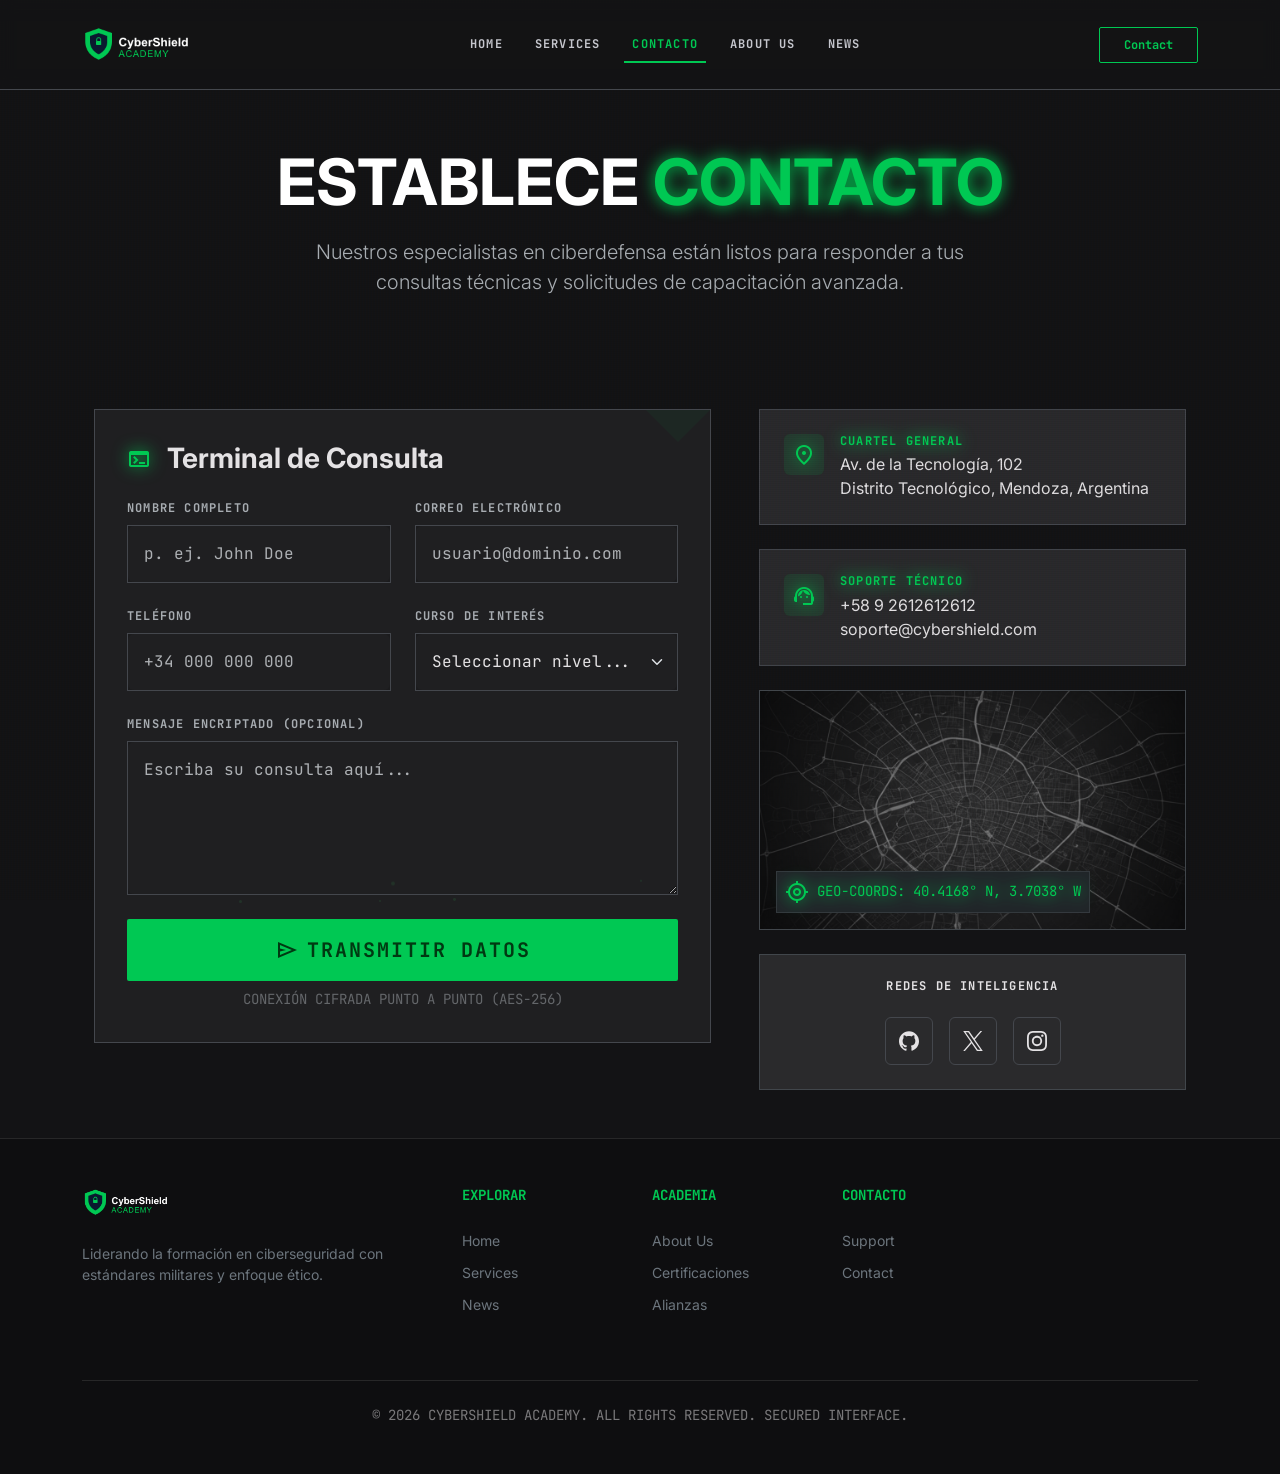
==== templates/contacto.html @ 9efa1a9b "Add files via upload" ====
<!DOCTYPE html>

<html data-bs-theme="dark" lang="es">

<head>
    <meta charset="utf-8" />
    <meta content="width=device-width, initial-scale=1.0" name="viewport" />
    <title>Contacto | CyberShield Academy</title>
    <!-- Bootstrap 5 CSS -->
    <link href="../styles/bootstrap.min.css" rel="stylesheet" />

    <!-- Fuentes -->
    <link rel="stylesheet" href="../styles/fonts.css" />

    <!-- Custom CSS -->
    <link href="../styles/style.css" rel="stylesheet" />
    <link href="../styles/contacto.css" rel="stylesheet" />

</head>

<body>
    <!-- Barra de Navegación -->
    <div class="fixed-top">
        <nav class="navbar navbar-scrolled navbar-expand-lg py-3">
            <div class="container">
                <a class="navbar-brand" href="#">
                    <img alt="CyberShield Academy" height="40" src="../assets/CyberShieldAcademy.png" />
                </a>
                <button class="navbar-toggler border-0 shadow-none" data-bs-target="#mainNav" data-bs-toggle="collapse"
                    type="button">
                    <span class="material-symbols-outlined text-white">menu</span>
                </button>
                <div class="collapse navbar-collapse" id="mainNav">
                    <ul class="navbar-nav mx-auto gap-lg-3">
                        <li class="nav-item"><a class="nav-link " href="../index.html">Home</a></li>
                        <li class="nav-item"><a class="nav-link" href="services.html">Services</a></li>
                        <li class="nav-item"><a class="nav-link active" href="#">Contacto</a></li>
                        <li class="nav-item"><a class="nav-link" href="nosotros.html">About Us</a></li>
                        <li class="nav-item"><a class="nav-link" href="noticias.html">News</a></li>
                    </ul>
                    <div class="d-flex">
                        <button onclick="location.href='contacto.html'" class="btn btn-cybershield-outline px-4 py-2">Contact</button>
                    </div>
                </div>
            </div>
        </nav>
    </div>
    <!-- Sección Hero -->
    <header class="relative text-center py-5 mt-5">
        <div class="scanline-bg"></div>
        <div class="container position-relative z-1 py-5">
            <h1 class="display-3 fw-bold text-white mb-3">
                ESTABLECE <span class="glow-accent">CONTACTO</span>
            </h1>
            <p class="lead text-secondary-emphasis mx-auto max-width-700">
                Nuestros especialistas en ciberdefensa están listos para responder a tus consultas técnicas y
                solicitudes de capacitación avanzada.
            </p>
        </div>
    </header>
    <main class="container-xl px-4 pb-5">
        <div class="row g-5">
            <!-- Columna Izquierda: Terminal de Consulta -->
            <div class="col-lg-7">
                <section class="terminal-container">
                    <div class="terminal-accent"></div>
                    <h2 class="h3 fw-bold mb-4 d-flex align-items-center gap-3">
                        <span class="material-symbols-outlined glow-accent font-variation">terminal</span>
                        Terminal de Consulta
                    </h2>
                    <form id="contact-form">
                        <div class="row g-4 mb-4">
                            <div class="col-md-6">
                                <label class="label-caps mb-2 text-secondary-emphasis d-block" for="name">Nombre
                                    Completo</label>
                                <div class="neon-border-focus">
                                    <input class="form-control form-control-cyber" id="name"
                                        placeholder="p. ej. John Doe" required="" type="text" />
                                </div>
                            </div>
                            <div class="col-md-6">
                                <label class="label-caps mb-2 text-secondary-emphasis d-block" for="email">Correo
                                    Electrónico</label>
                                <div class="neon-border-focus">
                                    <input class="form-control form-control-cyber" id="email"
                                        placeholder="usuario@dominio.com" required="" type="email" />
                                </div>
                            </div>
                        </div>
                        <div class="row g-4 mb-4">
                            <div class="col-md-6">
                                <label class="label-caps mb-2 text-secondary-emphasis d-block"
                                    for="phone">Teléfono</label>
                                <div class="neon-border-focus">
                                    <input class="form-control form-control-cyber" id="phone"
                                        placeholder="+34 000 000 000" type="tel" />
                                </div>
                            </div>
                            <div class="col-md-6">
                                <label class="label-caps mb-2 text-secondary-emphasis d-block" for="course">Curso de
                                    Interés</label>
                                <div class="neon-border-focus position-relative">
                                    <select class="form-select dark-select form-select-cyber" id="course">
                                        <option selected="" value="">Seleccionar nivel...</option>
                                        <option value="ethical-hacking">Hacking Ético Certificado</option>
                                        <option value="cyber-defense">Seguridad en Redes Avanzada</option>
                                        <option value="forensics">Analisis Forense Digital</option>
                                        <option value="cloud-security">Seguridad en la Nube (AWS/Azure)</option>
                                    </select>
                                </div>
                            </div>
                        </div>
                        <div class="mb-4">
                            <label class="label-caps mb-2 text-secondary-emphasis d-block" for="message">Mensaje
                                Encriptado (Opcional)</label>
                            <div class="neon-border-focus">
                                <textarea class="form-control form-control-cyber" id="message"
                                    placeholder="Escriba su consulta aquí..." rows="5"></textarea>
                            </div>
                        </div>
                        <button
                            class="btn btn-cyber-secondary w-100 py-3 label-caps fs-5 d-flex align-items-center justify-content-center gap-2 mb-2"
                            type="submit">
                            <span class="material-symbols-outlined">send</span>
                            TRANSMITIR DATOS
                        </button>
                        <p class="text-center font-code small text-secondary-emphasis opacity-50 mb-0">CONEXIÓN CIFRADA
                            PUNTO A PUNTO (AES-256)</p>
                    </form>
                </section>
            </div>
            <!-- Columna Derecha -->
            <div class="col-lg-5">
                <div class="d-flex flex-column gap-4">
                    <!-- Tarjetas de Contacto -->
                    <div class="info-card d-flex align-items-start gap-3">
                        <div class="p-2 rounded background-c">
                            <span class="material-symbols-outlined glow-accent">location_on</span>
                        </div>
                        <div>
                            <h3 class="label-caps glow-accent mb-1">CUARTEL GENERAL</h3>
                            <p class="mb-0">Av. de la Tecnología, 102<br />Distrito Tecnológico, Mendoza, Argentina</p>
                        </div>
                    </div>
                    <div class="info-card d-flex align-items-start gap-3">
                        <div class="p-2 rounded background-c">
                            <span class="material-symbols-outlined glow-accent">support_agent</span>
                        </div>
                        <div>
                            <h3 class="label-caps glow-accent mb-1">SOPORTE TÉCNICO</h3>
                            <p class="mb-0">+58 9 2612612612<br />soporte@cybershield.com</p>
                        </div>
                    </div>
                    <!-- Mapa -->
                    <div class="position-relative overflow-hidden border border-secondary-subtle aspect">
                        <img class="w-100 h-100 object-fit-cover grayscale transition-all filter"
                            alt="Mapa táctico futurista de Madrid" src="../assets/04_contacto/contacto-mapa.webp" />
                        <div
                            class="position-absolute bottom-0 start-0 m-3 p-2 bg-dark border border-secondary border-opacity-25 backdrop-blur">
                            <p class="font-code small glow-accent mb-0 d-flex align-items-center gap-2">
                                <span class="material-symbols-outlined small">my_location</span>
                                GEO-COORDS: 40.4168° N, 3.7038° W
                            </p>
                        </div>
                    </div>
                    <!-- Redes de Inteligencia -->
                    <div class="p-4 border border-secondary-subtle text-center background-surface">
                        <h3 class="label-caps mb-4">REDES DE INTELIGENCIA</h3>
                        <div class="d-flex justify-content-center gap-3">
                            <a class="social-link rounded" href="#" aria-label="github">
                                <svg role="img" viewBox="0 0 24 24" xmlns="http://www.w3.org/2000/svg">
                                    <title>GitHub</title>
                                    <path fill="currentColor"
                                        d="M12 .297c-6.63 0-12 5.373-12 12 0 5.303 3.438 9.8 8.205 11.385.6.113.82-.258.82-.577 0-.285-.01-1.04-.015-2.04-3.338.724-4.042-1.61-4.042-1.61C4.422 18.07 3.633 17.7 3.633 17.7c-1.087-.744.084-.729.084-.729 1.205.084 1.838 1.236 1.838 1.236 1.07 1.835 2.809 1.305 3.495.998.108-.776.417-1.305.76-1.605-2.665-.3-5.466-1.332-5.466-5.93 0-1.31.465-2.38 1.235-3.22-.135-.303-.54-1.523.105-3.176 0 0 1.005-.322 3.3 1.23.96-.267 1.98-.399 3-.405 1.02.006 2.04.138 3 .405 2.28-1.552 3.285-1.23 3.285-1.23.645 1.653.24 2.873.12 3.176.765.84 1.23 1.91 1.23 3.22 0 4.61-2.805 5.625-5.475 5.92.42.36.81 1.096.81 2.22 0 1.606-.015 2.896-.015 3.286 0 .315.21.69.825.57C20.565 22.092 24 17.592 24 12.297c0-6.627-5.373-12-12-12" />
                                </svg>
                            </a>
                            <a class="social-link rounded icon" href="#" aria-label="X">
                                <svg role="img" viewBox="0 0 24 24" xmlns="http://www.w3.org/2000/svg">
                                    <title>X</title>
                                    <path fill="currentColor"
                                        d="M14.234 10.162 22.977 0h-2.072l-7.591 8.824L7.251 0H.258l9.168 13.343L.258 24H2.33l8.016-9.318L16.749 24h6.993zm-2.837 3.299-.929-1.329L3.076 1.56h3.182l5.965 8.532.929 1.329 7.754 11.09h-3.182z" />
                                </svg>
                            </a>
                            <a class="social-link rounded" href="#" aria-label="Instagram">
                                <svg role="img" viewBox="0 0 24 24" xmlns="http://www.w3.org/2000/svg">
                                    <title>Instagram</title>
                                    <path fill="currentColor"
                                        d="M7.0301.084c-1.2768.0602-2.1487.264-2.911.5634-.7888.3075-1.4575.72-2.1228 1.3877-.6652.6677-1.075 1.3368-1.3802 2.127-.2954.7638-.4956 1.6365-.552 2.914-.0564 1.2775-.0689 1.6882-.0626 4.947.0062 3.2586.0206 3.6671.0825 4.9473.061 1.2765.264 2.1482.5635 2.9107.308.7889.72 1.4573 1.388 2.1228.6679.6655 1.3365 1.0743 2.1285 1.38.7632.295 1.6361.4961 2.9134.552 1.2773.056 1.6884.069 4.9462.0627 3.2578-.0062 3.668-.0207 4.9478-.0814 1.28-.0607 2.147-.2652 2.9098-.5633.7889-.3086 1.4578-.72 2.1228-1.3881.665-.6682 1.0745-1.3378 1.3795-2.1284.2957-.7632.4966-1.636.552-2.9124.056-1.2809.0692-1.6898.063-4.948-.0063-3.2583-.021-3.6668-.0817-4.9465-.0607-1.2797-.264-2.1487-.5633-2.9117-.3084-.7889-.72-1.4568-1.3876-2.1228C21.2982 1.33 20.628.9208 19.8378.6165 19.074.321 18.2017.1197 16.9244.0645 15.6471.0093 15.236-.005 11.977.0014 8.718.0076 8.31.0215 7.0301.0839m.1402 21.6932c-1.17-.0509-1.8053-.2453-2.2287-.408-.5606-.216-.96-.4771-1.3819-.895-.422-.4178-.6811-.8186-.9-1.378-.1644-.4234-.3624-1.058-.4171-2.228-.0595-1.2645-.072-1.6442-.079-4.848-.007-3.2037.0053-3.583.0607-4.848.05-1.169.2456-1.805.408-2.2282.216-.5613.4762-.96.895-1.3816.4188-.4217.8184-.6814 1.3783-.9003.423-.1651 1.0575-.3614 2.227-.4171 1.2655-.06 1.6447-.072 4.848-.079 3.2033-.007 3.5835.005 4.8495.0608 1.169.0508 1.8053.2445 2.228.408.5608.216.96.4754 1.3816.895.4217.4194.6816.8176.9005 1.3787.1653.4217.3617 1.056.4169 2.2263.0602 1.2655.0739 1.645.0796 4.848.0058 3.203-.0055 3.5834-.061 4.848-.051 1.17-.245 1.8055-.408 2.2294-.216.5604-.4763.96-.8954 1.3814-.419.4215-.8181.6811-1.3783.9-.4224.1649-1.0577.3617-2.2262.4174-1.2656.0595-1.6448.072-4.8493.079-3.2045.007-3.5825-.006-4.848-.0608M16.953 5.5864A1.44 1.44 0 1 0 18.39 4.144a1.44 1.44 0 0 0-1.437 1.4424M5.8385 12.012c.0067 3.4032 2.7706 6.1557 6.173 6.1493 3.4026-.0065 6.157-2.7701 6.1506-6.1733-.0065-3.4032-2.771-6.1565-6.174-6.1498-3.403.0067-6.156 2.771-6.1496 6.1738M8 12.0077a4 4 0 1 1 4.008 3.9921A3.9996 3.9996 0 0 1 8 12.0077" />
                                </svg>
                            </a>
                        </div>
                    </div>
                </div>
            </div>
        </div>
    </main>
    <footer class="py-5 bg-surface-lowest border-top border-white border-opacity-10">
        <div class="container">
            <div class="row gy-5">
                <div class="col-lg-4">
                    <img alt="CyberShield Academy" class="mb-4" height="32" src="../assets/CyberShieldAcademy.png" />
                    <p class="text-secondary small pe-lg-5">Liderando la formación en ciberseguridad con estándares
                        militares y enfoque ético.</p>
                </div>
                <div class="col-6 col-md-4 col-lg-2">
                    <h6 class="font-mono text-green fw-bold mb-4 small">EXPLORAR</h6>
                    <ul class="list-unstyled d-grid gap-2">
                        <li><a class="text-secondary text-decoration-none small" href="../index.html">Home</a></li>
                        <li><a class="text-secondary text-decoration-none small"
                                href="services.html">Services</a></li>
                        <li><a class="text-secondary text-decoration-none small" href="noticias.html">News</a>
                        </li>
                    </ul>
                </div>
                <div class="col-6 col-md-4 col-lg-2">
                    <h6 class="font-mono text-green fw-bold mb-4 small">ACADEMIA</h6>
                    <ul class="list-unstyled d-grid gap-2">
                        <li><a class="text-secondary text-decoration-none small" href="nosotros.html">About
                                Us</a></li>
                        <li><a class="text-secondary text-decoration-none small"
                                href="#">Certificaciones</a></li>
                        <li><a class="text-secondary text-decoration-none small"
                                href="#">Alianzas</a></li>
                    </ul>
                </div>
                <div class="col-6 col-md-4 col-lg-2">
                    <h6 class="font-mono text-green fw-bold mb-4 small">CONTACTO</h6>
                    <ul class="list-unstyled d-grid gap-2">
                        <li><a class="text-secondary text-decoration-none small" href="#">Support</a></li>
                        <li><a class="text-secondary text-decoration-none small" href="#">Contact</a></li>
                    </ul>
                </div>
            </div>
            <div class="mt-5 pt-4 border-top border-white border-opacity-10 text-center">
                <p class="font-size-10 font-mono small opacity-50 text-uppercase mb-0">
                    © 2026 CyberShield Academy. All rights reserved. SECURED INTERFACE.
                </p>
            </div>
        </div>
    </footer>
    <!-- Bootstrap 5 JS Bundle -->
    <script src="../js/bootstrap.bundle.min.js"></script>
    <!-- Custom JS -->
    <script src="../js/contacto.js"></script>
    <script src="..js/scripts.js"></script>

</body>
</html>
---- styles/fonts.css ----
@font-face {
    font-family: 'Inter';
    src: url('../assets/fuentes/Inter-VariableFont_opsz,wght.ttf') format('truetype');
    font-weight: 100 900;
    font-style: normal;
}

@font-face {
    font-family: 'Inter';
    src: url('../assets/fuentes/Inter-Italic-VariableFont_opsz,wght.ttf') format('truetype');
    font-weight: 100 900;
    font-style: italic;
}

@font-face {
    font-family: 'JetBrains Mono';
    src: url('../assets/fuentes/JetBrainsMono-VariableFont_wght.ttf') format('truetype');
    font-weight: 100 800;
    font-style: normal;
}

@font-face {
    font-family: 'Material Symbols Outlined';
    src: url('../assets/fuentes/material-symbols-outlined.woff2') format('woff2');
    font-weight: normal;
    font-style: normal;
    font-display: swap;
}
---- styles/style.css ----
:root {
    --cybershield-bg: #131315;
    --cybershield-dark-blue: #0a192f;
    --cybershield-green: #40e56c;
    --cybershield-text: #e4e2e4;
    --surface-container: #1f1f21;
    --surface-container-high: #2a2a2c;
    --surface-container-low: #1b1b1d;
    --outline-variant: #44474d;

    
    --font-primary: 'Inter', sans-serif;
    --font-code: 'JetBrains Mono', monospace;
}

body {
    font-family: var(--font-primary);
}

.font-code,
.label-caps,
.nav-link,
.form-control-cyber,
.form-select-cyber {
    font-family: var(--font-code);
}

body {
    font-family: "Inter", sans-serif;
    background-color: var(--cybershield-bg);
    color: var(--cybershield-text);
    overflow-x: hidden;
}

.font-mono {
    font-family: "JetBrains Mono", monospace;
}

/* Hero styles */
.hero-section {
    background-color: var(--cybershield-dark-blue);
    min-height: 80vh;
    display: flex;
    align-items: center;
    position: relative;
    overflow: hidden;
}

.hero-grid {
    position: absolute;
    top: 0;
    left: 0;
    right: 0;
    bottom: 0;
    background-image:
        linear-gradient(to right, rgba(45, 45, 45, 0.1) 1px, transparent 1px),
        linear-gradient(to bottom, rgba(45, 45, 45, 0.1) 1px, transparent 1px);
    background-size: 40px 40px;
    opacity: 0.25;
}

.scanline {
    width: 100%;
    height: 2px;
    background: rgba(0, 200, 83, 0.1);
    position: absolute;
    top: 0;
    animation: scan 4s linear infinite;
    z-index: 1;
}

@keyframes scan {
    0% {
        top: 0%;
    }

    100% {
        top: 100%;
    }
}

/* Components Overrides */
.navbar {
    height: 10vh;
    background-color: var(--cybershield-bg);
    border-bottom: 1px solid var(--outline-variant);
    transition: all 0.3s ease;
}

.navbar-scrolled {
    background-color: rgba(19, 19, 21, 0.870) !important;
    -webkit-backdrop-filter: blur(8);
    backdrop-filter: blur(8px);
}

.nav-link {
    font-family: "JetBrains Mono", monospace;
    font-size: 12px;
    font-weight: 700;
    text-transform: uppercase;
    letter-spacing: 0.1em;
    color: #c5c6cd !important;
}

.nav-link:hover,
.nav-link.active {
    color: var(--cybershield-green) !important;
    border-bottom: 2px solid var(--cybershield-green);
}

.btn-cybershield-outline {
    border: 1px solid var(--cybershield-green);
    color: var(--cybershield-green);
    font-family: "JetBrains Mono", monospace;
    font-size: 12px;
    font-weight: 700;
    border-radius: 2px;
    transition: all 0.2s;
}

.btn-cybershield-outline:hover {
    background: rgba(0, 200, 83, 0.1);
    color: var(--cybershield-green);
    border-color: var(--cybershield-green);
}

.btn-primary-tech {
    background-color: var(--cybershield-green);
    color: #000;
    border: none;
    font-family: "JetBrains Mono", monospace;
    font-weight: 700;
    border-radius: 2px;
    padding: 0.75rem 1.5rem;
    transition: transform 0.2s;
}

.btn-primary-tech:hover {
    background-color: #00e676;
    transform: translateY(-2px);
    color: #000;
}

.btn-outline-tech {
    border: 1px solid var(--outline-variant);
    color: var(--cybershield-text);
    font-family: "JetBrains Mono", monospace;
    font-weight: 700;
    border-radius: 2px;
    padding: 0.75rem 1.5rem;
}

.btn-outline-tech:hover {
    border-color: var(--cybershield-green);
    color: var(--cybershield-green);
}

/* Cards */
.feature-card {
    background-color: var(--surface-container-low);
    border: 1px solid var(--outline-variant);
    padding: 2.5rem;
    height: 100%;
    transition: all 0.3s ease;
}

.feature-card:hover {
    border-color: var(--cybershield-green);
    transform: translateY(-5px);
}

.feature-icon-box {
    background-color: var(--surface-container-high);
    color: var(--cybershield-green);
    width: 64px;
    height: 64px;
    display: flex;
    align-items: center;
    justify-content: center;
    margin-bottom: 1.5rem;
}

.course-card {
    background-color: var(--surface-container-high);
    border: 1px solid var(--outline-variant);
    height: 100%;
    transition: all 0.3s ease;
}

.course-card:hover {
    transform: translateY(-5px);
}

.course-img-wrapper {
    position: relative;
    overflow: hidden;
    height: 200px;
}

.course-img-wrapper img {
    width: 100%;
    height: 100%;
    object-fit: cover;
    transition: transform 0.5s ease;
}

.course-card:hover .course-img-wrapper img {
    transform: scale(1.05);
}

.course-badge {
    position: absolute;
    top: 1rem;
    left: 1rem;
    background-color: var(--cybershield-green);
    color: #000;
    font-size: 10px;
    font-weight: 700;
    padding: 0.25rem 0.5rem;
    text-transform: uppercase;
    z-index: 2;
}

.newsletter-input{
    background-color: var(--cybershield-bg);
    border: 1px solid var(--outline-variant);
    color: var(--cybershield-text);
    font-family: "JetBrains Mono", monospace;
    border-radius: 0;
}

.newsletter-input:focus {
    background-color: var(--cybershield-bg);
    border-color: var(--cybershield-green);
    color: var(--cybershield-text);
    box-shadow: none;
}

.newsletter-input::placeholder{
    color: #c5c6cd86;
}
.text-green {
    color: var(--cybershield-green) !important;
}

.bg-dark-blue {
    background-color: var(--cybershield-dark-blue) !important;
}

.bg-surface-low {
    background-color: var(--surface-container-low) !important;
}

.bg-surface-lowest {
    background-color: #0e0e10 !important;
}

.border-green-left {
    border-left: 4px solid var(--cybershield-green);
}

.material-symbols-outlined {
    vertical-align: middle;
}
---- styles/contacto.css ----
/* ============================================================
   contacto.css — variables unificadas con style.css
   ============================================================*/
:root {
    --cybershield-bg: #131315;
    --cybershield-dark-blue: #0a192f;
    --cybershield-green: #00c853;
    --cybershield-text: #e4e2e4;
    --surface-container: #1f1f21;
    --surface-container-high: #2a2a2c;
    --surface-container-low: #1b1b1d;
    --outline-variant: #44474d;
    --on-secondary: #003912;

    
    --font-primary: 'Inter', sans-serif;
    --font-code: 'JetBrains Mono', monospace;
}

body {
    font-family: var(--font-primary);
}

.material-symbols-outlined {
    font-family: 'Material Symbols Outlined';
    font-weight: normal;
    font-style: normal;
    font-size: 24px;
    line-height: 1;
    letter-spacing: normal;
    text-transform: none;
    display: inline-block;
    white-space: nowrap;
    word-wrap: normal;
    direction: ltr;
    -webkit-font-feature-settings: 'liga';
    -webkit-font-smoothing: antialiased;
    font-feature-settings: 'liga';
    font-variation-settings:
        'FILL' 0,
        'wght' 400,
        'GRAD' 0,
        'opsz' 24;
}
.font-code,
.label-caps,
.nav-link,
.form-control-cyber,
.form-select-cyber {
    font-family: var(--font-code);
}

body {
    font-family: var(--font-primary);
}

.font-code,
.label-caps,
.nav-link,
.form-control-cyber,
.form-select-cyber {
    font-family: var(--font-code);
}

body {
    font-family: "Inter", sans-serif;
    background-color: var(--cybershield-bg);
    color: var(--cybershield-text);
    overflow-x: hidden;
}

.font-code {
    font-family: "JetBrains Mono", monospace;
}

.label-caps {
    font-family: "JetBrains Mono", monospace;
    font-size: 0.75rem;
    letter-spacing: 0.1em;
    font-weight: 700;
    text-transform: uppercase;
}

/* Custom Cyberpunk Effects */
.neon-border-focus {
    transition: all 0.2s ease-in-out;
    border: 1px solid var(--outline-variant);
    background-color: var(--surface-container-low);
}

.neon-border-focus:focus-within {
    box-shadow: 0 0 10px 2px rgba(0, 200, 83, 0.3);
    border-color: var(--cybershield-green) !important;
}

.scanline-bg {
    position: absolute;
    inset: 0;
    background:
        linear-gradient(rgba(18, 16, 16, 0) 50%, rgba(0, 0, 0, 0.25) 50%),
        linear-gradient(90deg,
            rgba(255, 0, 0, 0.06),
            rgba(0, 255, 0, 0.02),
            rgba(0, 0, 255, 0.06));
    background-size:
        100% 2px,
        3px 100%;
    pointer-events: none;
    z-index: 0;
    opacity: 0.2;
}

.glow-accent {
    color: var(--cybershield-green);
    filter: drop-shadow(0 0 8px var(--cybershield-green));
}

.btn-cyber-secondary {
    background-color: var(--cybershield-green);
    color: var(--on-secondary);
    border: none;
    border-radius: 0.125rem;
    font-weight: 700;
    transition: all 0.15s ease-in-out;
}

.btn-cyber-secondary:hover {
    filter: brightness(1.1);
    color: var(--on-secondary);
}

.btn-cyber-secondary:active {
    transform: scale(0.95);
}

/* Navbar */
.navbar {
    background-color: var(--cybershield-bg);
    border-bottom: 1px solid var(--outline-variant);
    transition: all 0.3s ease;
}

.navbar-scrolled {
    background-color: rgba(19, 19, 21, 0.95) !important;
    /* backdrop-filter: blur(8px); */
}

.nav-link {
    font-family: "JetBrains Mono", monospace;
    font-size: 12px;
    font-weight: 700;
    text-transform: uppercase;
    letter-spacing: 0.1em;
    color: #c5c6cd !important;
}

.nav-link:hover,
.nav-link.active {
    color: var(--cybershield-green) !important;
    border-bottom: 2px solid var(--cybershield-green);
}

.btn-cybershield-outline {
    border: 1px solid var(--cybershield-green);
    color: var(--cybershield-green);
    font-family: "JetBrains Mono", monospace;
    font-size: 12px;
    font-weight: 700;
    border-radius: 2px;
    transition: all 0.2s;
}

.btn-cybershield-outline:hover {
    background: rgba(0, 200, 83, 0.1);
    color: var(--cybershield-green);
    border-color: var(--cybershield-green);
}

/* Terminal Form Styling */
.terminal-container {
    background-color: var(--surface-container);
    border: 1px solid var(--outline-variant);
    padding: 2rem;
    position: relative;
    overflow: hidden;
}

.terminal-accent {
    position: absolute;
    top: 0;
    right: 0;
    width: 4rem;
    height: 4rem;
    background-color: rgba(0, 200, 83, 0.05);
    transform: rotate(-45deg) translate(2rem, -2rem);
}

.form-control-cyber {
    background-color: var(--surface-container);
    border: none;
    color: var(--cybershield-text);
    font-family: "JetBrains Mono", monospace;
    padding: 1rem;
}

.form-control-cyber:focus {
    background-color: var(--surface-container);
    box-shadow: none;
    color: var(--cybershield-text);
}

.form-select-cyber {
    background-color: var(--surface-container);
    border: none;
    color: var(--cybershield-text);
    font-family: "JetBrains Mono", monospace;
    padding: 1rem;
}



.form-select-cyber option {
    background-color: var(--surface-container);
    color: var(--cybershield-text);
}

.form-select-cyber:focus {
    box-shadow: none;
}

/* Sidebar Info Cards */
.info-card {
    background-color: var(--surface-container-high);
    border: 1px solid var(--outline-variant);
    padding: 1.5rem;
    transition: border-color 0.2s;
}

.info-card:hover {
    border-color: var(--cybershield-green);
}

.social-link {
    width: 3rem;
    height: 3rem;
    display: flex;
    align-items: center;
    justify-content: center;
    border: 1px solid var(--outline-variant);
    color: var(--cybershield-text);
    text-decoration: none;
    transition: all 0.2s;
}

.social-link:hover {
    border-color: var(--cybershield-green);
    color: var(--cybershield-green);
}

.social-link svg {
    width: 20px;
    height: 20px;
}

footer {
    background-color: #0e0e10;
    border-top: 1px solid var(--outline-variant);
}

.footer-link {
    color: #c5c6cd;
    text-decoration: none;
    transition: color 0.2s;
}

.footer-link:hover {
    color: var(--cybershield-green);
}

@keyframes pulse {
    0%   { opacity: 0.4; }
    50%  { opacity: 1;   }
    100% { opacity: 0.4; }
}

/* ================================================================= */

/* Seccion Hero */

.max-width-700 {
    max-width: 700px;
}

/* Columna Izquierda: Terminal de Consulta */

.font-variation {
    font-variation-settings: 'FILL' 1;
}

/* Columna Derecha */
/* Tarjetas de contacto */

.background-c {
    background-color: rgba(0, 200, 83, 0.1);
}

/* Mapa */

.aspect {
    aspect-ratio: 16/9;
}

.filter {
    filter: grayscale(1) opacity(0.6);
}

/* Redes de Inteligencia */

.background-surface {
    background-color: var(--surface-container-high);
}
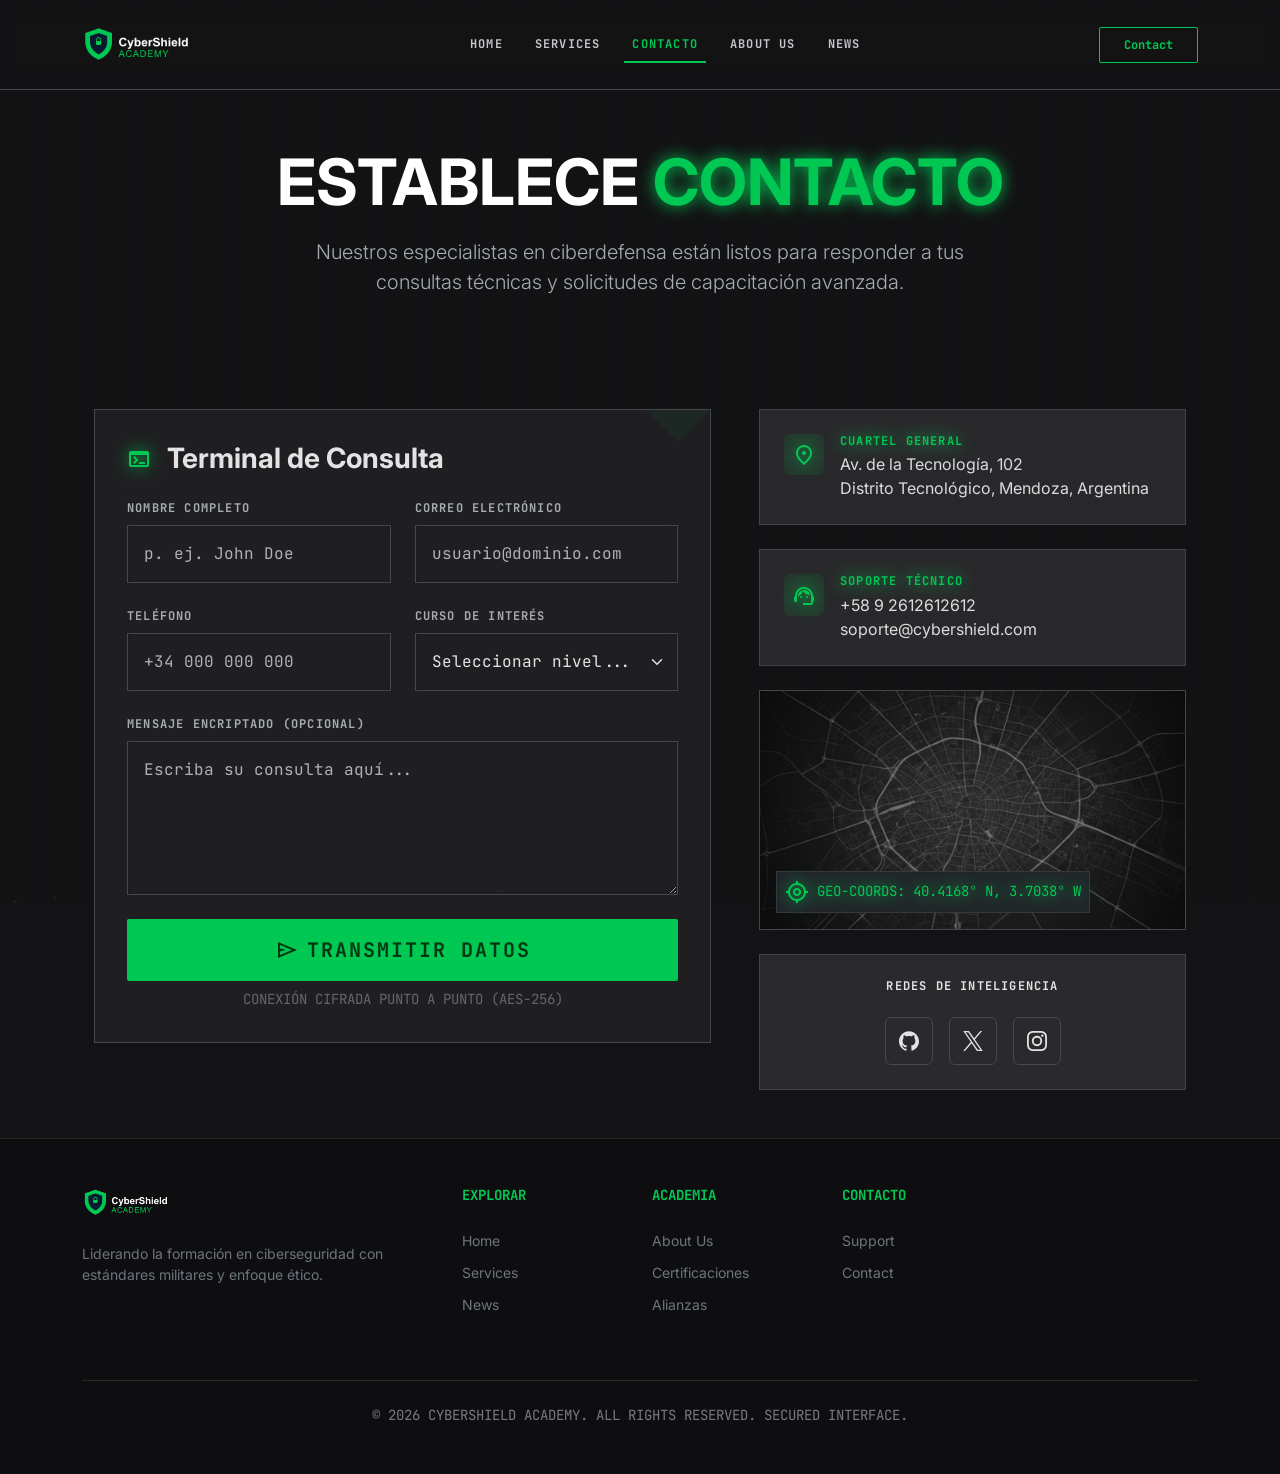
==== commit 0defbef7: "Correción de rutas" ====
--- a/templates/contacto.html
+++ b/templates/contacto.html
@@ -1,248 +1,248 @@
-<!DOCTYPE html>
-
-<html data-bs-theme="dark" lang="es">
-
-<head>
-    <meta charset="utf-8" />
-    <meta content="width=device-width, initial-scale=1.0" name="viewport" />
-    <title>Contacto | CyberShield Academy</title>
-    <!-- Bootstrap 5 CSS -->
-    <link href="../styles/bootstrap.min.css" rel="stylesheet" />
-
-    <!-- Fuentes -->
-    <link rel="stylesheet" href="../styles/fonts.css" />
-
-    <!-- Custom CSS -->
-    <link href="../styles/style.css" rel="stylesheet" />
-    <link href="../styles/contacto.css" rel="stylesheet" />
-
-</head>
-
-<body>
-    <!-- Barra de Navegación -->
-    <div class="fixed-top">
-        <nav class="navbar navbar-scrolled navbar-expand-lg py-3">
-            <div class="container">
-                <a class="navbar-brand" href="#">
-                    <img alt="CyberShield Academy" height="40" src="../assets/CyberShieldAcademy.png" />
-                </a>
-                <button class="navbar-toggler border-0 shadow-none" data-bs-target="#mainNav" data-bs-toggle="collapse"
-                    type="button">
-                    <span class="material-symbols-outlined text-white">menu</span>
-                </button>
-                <div class="collapse navbar-collapse" id="mainNav">
-                    <ul class="navbar-nav mx-auto gap-lg-3">
-                        <li class="nav-item"><a class="nav-link " href="../index.html">Home</a></li>
-                        <li class="nav-item"><a class="nav-link" href="services.html">Services</a></li>
-                        <li class="nav-item"><a class="nav-link active" href="#">Contacto</a></li>
-                        <li class="nav-item"><a class="nav-link" href="nosotros.html">About Us</a></li>
-                        <li class="nav-item"><a class="nav-link" href="noticias.html">News</a></li>
-                    </ul>
-                    <div class="d-flex">
-                        <button onclick="location.href='contacto.html'" class="btn btn-cybershield-outline px-4 py-2">Contact</button>
-                    </div>
-                </div>
-            </div>
-        </nav>
-    </div>
-    <!-- Sección Hero -->
-    <header class="relative text-center py-5 mt-5">
-        <div class="scanline-bg"></div>
-        <div class="container position-relative z-1 py-5">
-            <h1 class="display-3 fw-bold text-white mb-3">
-                ESTABLECE <span class="glow-accent">CONTACTO</span>
-            </h1>
-            <p class="lead text-secondary-emphasis mx-auto max-width-700">
-                Nuestros especialistas en ciberdefensa están listos para responder a tus consultas técnicas y
-                solicitudes de capacitación avanzada.
-            </p>
-        </div>
-    </header>
-    <main class="container-xl px-4 pb-5">
-        <div class="row g-5">
-            <!-- Columna Izquierda: Terminal de Consulta -->
-            <div class="col-lg-7">
-                <section class="terminal-container">
-                    <div class="terminal-accent"></div>
-                    <h2 class="h3 fw-bold mb-4 d-flex align-items-center gap-3">
-                        <span class="material-symbols-outlined glow-accent font-variation">terminal</span>
-                        Terminal de Consulta
-                    </h2>
-                    <form id="contact-form">
-                        <div class="row g-4 mb-4">
-                            <div class="col-md-6">
-                                <label class="label-caps mb-2 text-secondary-emphasis d-block" for="name">Nombre
-                                    Completo</label>
-                                <div class="neon-border-focus">
-                                    <input class="form-control form-control-cyber" id="name"
-                                        placeholder="p. ej. John Doe" required="" type="text" />
-                                </div>
-                            </div>
-                            <div class="col-md-6">
-                                <label class="label-caps mb-2 text-secondary-emphasis d-block" for="email">Correo
-                                    Electrónico</label>
-                                <div class="neon-border-focus">
-                                    <input class="form-control form-control-cyber" id="email"
-                                        placeholder="usuario@dominio.com" required="" type="email" />
-                                </div>
-                            </div>
-                        </div>
-                        <div class="row g-4 mb-4">
-                            <div class="col-md-6">
-                                <label class="label-caps mb-2 text-secondary-emphasis d-block"
-                                    for="phone">Teléfono</label>
-                                <div class="neon-border-focus">
-                                    <input class="form-control form-control-cyber" id="phone"
-                                        placeholder="+34 000 000 000" type="tel" />
-                                </div>
-                            </div>
-                            <div class="col-md-6">
-                                <label class="label-caps mb-2 text-secondary-emphasis d-block" for="course">Curso de
-                                    Interés</label>
-                                <div class="neon-border-focus position-relative">
-                                    <select class="form-select dark-select form-select-cyber" id="course">
-                                        <option selected="" value="">Seleccionar nivel...</option>
-                                        <option value="ethical-hacking">Hacking Ético Certificado</option>
-                                        <option value="cyber-defense">Seguridad en Redes Avanzada</option>
-                                        <option value="forensics">Analisis Forense Digital</option>
-                                        <option value="cloud-security">Seguridad en la Nube (AWS/Azure)</option>
-                                    </select>
-                                </div>
-                            </div>
-                        </div>
-                        <div class="mb-4">
-                            <label class="label-caps mb-2 text-secondary-emphasis d-block" for="message">Mensaje
-                                Encriptado (Opcional)</label>
-                            <div class="neon-border-focus">
-                                <textarea class="form-control form-control-cyber" id="message"
-                                    placeholder="Escriba su consulta aquí..." rows="5"></textarea>
-                            </div>
-                        </div>
-                        <button
-                            class="btn btn-cyber-secondary w-100 py-3 label-caps fs-5 d-flex align-items-center justify-content-center gap-2 mb-2"
-                            type="submit">
-                            <span class="material-symbols-outlined">send</span>
-                            TRANSMITIR DATOS
-                        </button>
-                        <p class="text-center font-code small text-secondary-emphasis opacity-50 mb-0">CONEXIÓN CIFRADA
-                            PUNTO A PUNTO (AES-256)</p>
-                    </form>
-                </section>
-            </div>
-            <!-- Columna Derecha -->
-            <div class="col-lg-5">
-                <div class="d-flex flex-column gap-4">
-                    <!-- Tarjetas de Contacto -->
-                    <div class="info-card d-flex align-items-start gap-3">
-                        <div class="p-2 rounded background-c">
-                            <span class="material-symbols-outlined glow-accent">location_on</span>
-                        </div>
-                        <div>
-                            <h3 class="label-caps glow-accent mb-1">CUARTEL GENERAL</h3>
-                            <p class="mb-0">Av. de la Tecnología, 102<br />Distrito Tecnológico, Mendoza, Argentina</p>
-                        </div>
-                    </div>
-                    <div class="info-card d-flex align-items-start gap-3">
-                        <div class="p-2 rounded background-c">
-                            <span class="material-symbols-outlined glow-accent">support_agent</span>
-                        </div>
-                        <div>
-                            <h3 class="label-caps glow-accent mb-1">SOPORTE TÉCNICO</h3>
-                            <p class="mb-0">+58 9 2612612612<br />soporte@cybershield.com</p>
-                        </div>
-                    </div>
-                    <!-- Mapa -->
-                    <div class="position-relative overflow-hidden border border-secondary-subtle aspect">
-                        <img class="w-100 h-100 object-fit-cover grayscale transition-all filter"
-                            alt="Mapa táctico futurista de Madrid" src="../assets/04_contacto/contacto-mapa.webp" />
-                        <div
-                            class="position-absolute bottom-0 start-0 m-3 p-2 bg-dark border border-secondary border-opacity-25 backdrop-blur">
-                            <p class="font-code small glow-accent mb-0 d-flex align-items-center gap-2">
-                                <span class="material-symbols-outlined small">my_location</span>
-                                GEO-COORDS: 40.4168° N, 3.7038° W
-                            </p>
-                        </div>
-                    </div>
-                    <!-- Redes de Inteligencia -->
-                    <div class="p-4 border border-secondary-subtle text-center background-surface">
-                        <h3 class="label-caps mb-4">REDES DE INTELIGENCIA</h3>
-                        <div class="d-flex justify-content-center gap-3">
-                            <a class="social-link rounded" href="#" aria-label="github">
-                                <svg role="img" viewBox="0 0 24 24" xmlns="http://www.w3.org/2000/svg">
-                                    <title>GitHub</title>
-                                    <path fill="currentColor"
-                                        d="M12 .297c-6.63 0-12 5.373-12 12 0 5.303 3.438 9.8 8.205 11.385.6.113.82-.258.82-.577 0-.285-.01-1.04-.015-2.04-3.338.724-4.042-1.61-4.042-1.61C4.422 18.07 3.633 17.7 3.633 17.7c-1.087-.744.084-.729.084-.729 1.205.084 1.838 1.236 1.838 1.236 1.07 1.835 2.809 1.305 3.495.998.108-.776.417-1.305.76-1.605-2.665-.3-5.466-1.332-5.466-5.93 0-1.31.465-2.38 1.235-3.22-.135-.303-.54-1.523.105-3.176 0 0 1.005-.322 3.3 1.23.96-.267 1.98-.399 3-.405 1.02.006 2.04.138 3 .405 2.28-1.552 3.285-1.23 3.285-1.23.645 1.653.24 2.873.12 3.176.765.84 1.23 1.91 1.23 3.22 0 4.61-2.805 5.625-5.475 5.92.42.36.81 1.096.81 2.22 0 1.606-.015 2.896-.015 3.286 0 .315.21.69.825.57C20.565 22.092 24 17.592 24 12.297c0-6.627-5.373-12-12-12" />
-                                </svg>
-                            </a>
-                            <a class="social-link rounded icon" href="#" aria-label="X">
-                                <svg role="img" viewBox="0 0 24 24" xmlns="http://www.w3.org/2000/svg">
-                                    <title>X</title>
-                                    <path fill="currentColor"
-                                        d="M14.234 10.162 22.977 0h-2.072l-7.591 8.824L7.251 0H.258l9.168 13.343L.258 24H2.33l8.016-9.318L16.749 24h6.993zm-2.837 3.299-.929-1.329L3.076 1.56h3.182l5.965 8.532.929 1.329 7.754 11.09h-3.182z" />
-                                </svg>
-                            </a>
-                            <a class="social-link rounded" href="#" aria-label="Instagram">
-                                <svg role="img" viewBox="0 0 24 24" xmlns="http://www.w3.org/2000/svg">
-                                    <title>Instagram</title>
-                                    <path fill="currentColor"
-                                        d="M7.0301.084c-1.2768.0602-2.1487.264-2.911.5634-.7888.3075-1.4575.72-2.1228 1.3877-.6652.6677-1.075 1.3368-1.3802 2.127-.2954.7638-.4956 1.6365-.552 2.914-.0564 1.2775-.0689 1.6882-.0626 4.947.0062 3.2586.0206 3.6671.0825 4.9473.061 1.2765.264 2.1482.5635 2.9107.308.7889.72 1.4573 1.388 2.1228.6679.6655 1.3365 1.0743 2.1285 1.38.7632.295 1.6361.4961 2.9134.552 1.2773.056 1.6884.069 4.9462.0627 3.2578-.0062 3.668-.0207 4.9478-.0814 1.28-.0607 2.147-.2652 2.9098-.5633.7889-.3086 1.4578-.72 2.1228-1.3881.665-.6682 1.0745-1.3378 1.3795-2.1284.2957-.7632.4966-1.636.552-2.9124.056-1.2809.0692-1.6898.063-4.948-.0063-3.2583-.021-3.6668-.0817-4.9465-.0607-1.2797-.264-2.1487-.5633-2.9117-.3084-.7889-.72-1.4568-1.3876-2.1228C21.2982 1.33 20.628.9208 19.8378.6165 19.074.321 18.2017.1197 16.9244.0645 15.6471.0093 15.236-.005 11.977.0014 8.718.0076 8.31.0215 7.0301.0839m.1402 21.6932c-1.17-.0509-1.8053-.2453-2.2287-.408-.5606-.216-.96-.4771-1.3819-.895-.422-.4178-.6811-.8186-.9-1.378-.1644-.4234-.3624-1.058-.4171-2.228-.0595-1.2645-.072-1.6442-.079-4.848-.007-3.2037.0053-3.583.0607-4.848.05-1.169.2456-1.805.408-2.2282.216-.5613.4762-.96.895-1.3816.4188-.4217.8184-.6814 1.3783-.9003.423-.1651 1.0575-.3614 2.227-.4171 1.2655-.06 1.6447-.072 4.848-.079 3.2033-.007 3.5835.005 4.8495.0608 1.169.0508 1.8053.2445 2.228.408.5608.216.96.4754 1.3816.895.4217.4194.6816.8176.9005 1.3787.1653.4217.3617 1.056.4169 2.2263.0602 1.2655.0739 1.645.0796 4.848.0058 3.203-.0055 3.5834-.061 4.848-.051 1.17-.245 1.8055-.408 2.2294-.216.5604-.4763.96-.8954 1.3814-.419.4215-.8181.6811-1.3783.9-.4224.1649-1.0577.3617-2.2262.4174-1.2656.0595-1.6448.072-4.8493.079-3.2045.007-3.5825-.006-4.848-.0608M16.953 5.5864A1.44 1.44 0 1 0 18.39 4.144a1.44 1.44 0 0 0-1.437 1.4424M5.8385 12.012c.0067 3.4032 2.7706 6.1557 6.173 6.1493 3.4026-.0065 6.157-2.7701 6.1506-6.1733-.0065-3.4032-2.771-6.1565-6.174-6.1498-3.403.0067-6.156 2.771-6.1496 6.1738M8 12.0077a4 4 0 1 1 4.008 3.9921A3.9996 3.9996 0 0 1 8 12.0077" />
-                                </svg>
-                            </a>
-                        </div>
-                    </div>
-                </div>
-            </div>
-        </div>
-    </main>
-    <footer class="py-5 bg-surface-lowest border-top border-white border-opacity-10">
-        <div class="container">
-            <div class="row gy-5">
-                <div class="col-lg-4">
-                    <img alt="CyberShield Academy" class="mb-4" height="32" src="../assets/CyberShieldAcademy.png" />
-                    <p class="text-secondary small pe-lg-5">Liderando la formación en ciberseguridad con estándares
-                        militares y enfoque ético.</p>
-                </div>
-                <div class="col-6 col-md-4 col-lg-2">
-                    <h6 class="font-mono text-green fw-bold mb-4 small">EXPLORAR</h6>
-                    <ul class="list-unstyled d-grid gap-2">
-                        <li><a class="text-secondary text-decoration-none small" href="../index.html">Home</a></li>
-                        <li><a class="text-secondary text-decoration-none small"
-                                href="services.html">Services</a></li>
-                        <li><a class="text-secondary text-decoration-none small" href="noticias.html">News</a>
-                        </li>
-                    </ul>
-                </div>
-                <div class="col-6 col-md-4 col-lg-2">
-                    <h6 class="font-mono text-green fw-bold mb-4 small">ACADEMIA</h6>
-                    <ul class="list-unstyled d-grid gap-2">
-                        <li><a class="text-secondary text-decoration-none small" href="nosotros.html">About
-                                Us</a></li>
-                        <li><a class="text-secondary text-decoration-none small"
-                                href="#">Certificaciones</a></li>
-                        <li><a class="text-secondary text-decoration-none small"
-                                href="#">Alianzas</a></li>
-                    </ul>
-                </div>
-                <div class="col-6 col-md-4 col-lg-2">
-                    <h6 class="font-mono text-green fw-bold mb-4 small">CONTACTO</h6>
-                    <ul class="list-unstyled d-grid gap-2">
-                        <li><a class="text-secondary text-decoration-none small" href="#">Support</a></li>
-                        <li><a class="text-secondary text-decoration-none small" href="#">Contact</a></li>
-                    </ul>
-                </div>
-            </div>
-            <div class="mt-5 pt-4 border-top border-white border-opacity-10 text-center">
-                <p class="font-size-10 font-mono small opacity-50 text-uppercase mb-0">
-                    © 2026 CyberShield Academy. All rights reserved. SECURED INTERFACE.
-                </p>
-            </div>
-        </div>
-    </footer>
-    <!-- Bootstrap 5 JS Bundle -->
-    <script src="../js/bootstrap.bundle.min.js"></script>
-    <!-- Custom JS -->
-    <script src="../js/contacto.js"></script>
-    <script src="..js/scripts.js"></script>
-
-</body>
+<!DOCTYPE html>
+
+<html data-bs-theme="dark" lang="es">
+
+<head>
+    <meta charset="utf-8" />
+    <meta content="width=device-width, initial-scale=1.0" name="viewport" />
+    <title>Contacto | CyberShield Academy</title>
+    <!-- Bootstrap 5 CSS -->
+    <link href="../styles/bootstrap.min.css" rel="stylesheet" />
+
+    <!-- Fuentes -->
+    <link rel="stylesheet" href="../styles/fonts.css" />
+
+    <!-- Custom CSS -->
+    <link href="../styles/style.css" rel="stylesheet" />
+    <link href="../styles/contacto.css" rel="stylesheet" />
+
+</head>
+
+<body>
+    <!-- Barra de Navegación -->
+    <div class="fixed-top">
+        <nav class="navbar navbar-scrolled navbar-expand-lg py-3">
+            <div class="container">
+                <a class="navbar-brand" href="#">
+                    <img alt="CyberShield Academy" height="40" src="../assets/CyberShieldAcademy.png" />
+                </a>
+                <button class="navbar-toggler border-0 shadow-none" data-bs-target="#mainNav" data-bs-toggle="collapse"
+                    type="button">
+                    <span class="material-symbols-outlined text-white">menu</span>
+                </button>
+                <div class="collapse navbar-collapse" id="mainNav">
+                    <ul class="navbar-nav mx-auto gap-lg-3">
+                        <li class="nav-item"><a class="nav-link " href="../index.html">Home</a></li>
+                        <li class="nav-item"><a class="nav-link" href="services.html">Services</a></li>
+                        <li class="nav-item"><a class="nav-link active" href="#">Contacto</a></li>
+                        <li class="nav-item"><a class="nav-link" href="nosotros.html">About Us</a></li>
+                        <li class="nav-item"><a class="nav-link" href="noticias.html">News</a></li>
+                    </ul>
+                    <div class="d-flex">
+                        <button onclick="location.href='contacto.html'" class="btn btn-cybershield-outline px-4 py-2">Contact</button>
+                    </div>
+                </div>
+            </div>
+        </nav>
+    </div>
+    <!-- Sección Hero -->
+    <header class="relative text-center py-5 mt-5">
+        <div class="scanline-bg"></div>
+        <div class="container position-relative z-1 py-5">
+            <h1 class="display-3 fw-bold text-white mb-3">
+                ESTABLECE <span class="glow-accent">CONTACTO</span>
+            </h1>
+            <p class="lead text-secondary-emphasis mx-auto max-width-700">
+                Nuestros especialistas en ciberdefensa están listos para responder a tus consultas técnicas y
+                solicitudes de capacitación avanzada.
+            </p>
+        </div>
+    </header>
+    <main class="container-xl px-4 pb-5">
+        <div class="row g-5">
+            <!-- Columna Izquierda: Terminal de Consulta -->
+            <div class="col-lg-7">
+                <section class="terminal-container">
+                    <div class="terminal-accent"></div>
+                    <h2 class="h3 fw-bold mb-4 d-flex align-items-center gap-3">
+                        <span class="material-symbols-outlined glow-accent font-variation">terminal</span>
+                        Terminal de Consulta
+                    </h2>
+                    <form id="contact-form">
+                        <div class="row g-4 mb-4">
+                            <div class="col-md-6">
+                                <label class="label-caps mb-2 text-secondary-emphasis d-block" for="name">Nombre
+                                    Completo</label>
+                                <div class="neon-border-focus">
+                                    <input class="form-control form-control-cyber" id="name"
+                                        placeholder="p. ej. John Doe" required="" type="text" />
+                                </div>
+                            </div>
+                            <div class="col-md-6">
+                                <label class="label-caps mb-2 text-secondary-emphasis d-block" for="email">Correo
+                                    Electrónico</label>
+                                <div class="neon-border-focus">
+                                    <input class="form-control form-control-cyber" id="email"
+                                        placeholder="usuario@dominio.com" required="" type="email" />
+                                </div>
+                            </div>
+                        </div>
+                        <div class="row g-4 mb-4">
+                            <div class="col-md-6">
+                                <label class="label-caps mb-2 text-secondary-emphasis d-block"
+                                    for="phone">Teléfono</label>
+                                <div class="neon-border-focus">
+                                    <input class="form-control form-control-cyber" id="phone"
+                                        placeholder="+34 000 000 000" type="tel" />
+                                </div>
+                            </div>
+                            <div class="col-md-6">
+                                <label class="label-caps mb-2 text-secondary-emphasis d-block" for="course">Curso de
+                                    Interés</label>
+                                <div class="neon-border-focus position-relative">
+                                    <select class="form-select dark-select form-select-cyber" id="course">
+                                        <option selected="" value="">Seleccionar nivel...</option>
+                                        <option value="ethical-hacking">Hacking Ético Certificado</option>
+                                        <option value="cyber-defense">Seguridad en Redes Avanzada</option>
+                                        <option value="forensics">Analisis Forense Digital</option>
+                                        <option value="cloud-security">Seguridad en la Nube (AWS/Azure)</option>
+                                    </select>
+                                </div>
+                            </div>
+                        </div>
+                        <div class="mb-4">
+                            <label class="label-caps mb-2 text-secondary-emphasis d-block" for="message">Mensaje
+                                Encriptado (Opcional)</label>
+                            <div class="neon-border-focus">
+                                <textarea class="form-control form-control-cyber" id="message"
+                                    placeholder="Escriba su consulta aquí..." rows="5"></textarea>
+                            </div>
+                        </div>
+                        <button
+                            class="btn btn-cyber-secondary w-100 py-3 label-caps fs-5 d-flex align-items-center justify-content-center gap-2 mb-2"
+                            type="submit">
+                            <span class="material-symbols-outlined">send</span>
+                            TRANSMITIR DATOS
+                        </button>
+                        <p class="text-center font-code small text-secondary-emphasis opacity-50 mb-0">CONEXIÓN CIFRADA
+                            PUNTO A PUNTO (AES-256)</p>
+                    </form>
+                </section>
+            </div>
+            <!-- Columna Derecha -->
+            <div class="col-lg-5">
+                <div class="d-flex flex-column gap-4">
+                    <!-- Tarjetas de Contacto -->
+                    <div class="info-card d-flex align-items-start gap-3">
+                        <div class="p-2 rounded background-c">
+                            <span class="material-symbols-outlined glow-accent">location_on</span>
+                        </div>
+                        <div>
+                            <h3 class="label-caps glow-accent mb-1">CUARTEL GENERAL</h3>
+                            <p class="mb-0">Av. de la Tecnología, 102<br />Distrito Tecnológico, Mendoza, Argentina</p>
+                        </div>
+                    </div>
+                    <div class="info-card d-flex align-items-start gap-3">
+                        <div class="p-2 rounded background-c">
+                            <span class="material-symbols-outlined glow-accent">support_agent</span>
+                        </div>
+                        <div>
+                            <h3 class="label-caps glow-accent mb-1">SOPORTE TÉCNICO</h3>
+                            <p class="mb-0">+58 9 2612612612<br />soporte@cybershield.com</p>
+                        </div>
+                    </div>
+                    <!-- Mapa -->
+                    <div class="position-relative overflow-hidden border border-secondary-subtle aspect">
+                        <img class="w-100 h-100 object-fit-cover grayscale transition-all filter"
+                            alt="Mapa táctico futurista de Madrid" src="../assets/04_contacto/contacto-mapa.webp" />
+                        <div
+                            class="position-absolute bottom-0 start-0 m-3 p-2 bg-dark border border-secondary border-opacity-25 backdrop-blur">
+                            <p class="font-code small glow-accent mb-0 d-flex align-items-center gap-2">
+                                <span class="material-symbols-outlined small">my_location</span>
+                                GEO-COORDS: 40.4168° N, 3.7038° W
+                            </p>
+                        </div>
+                    </div>
+                    <!-- Redes de Inteligencia -->
+                    <div class="p-4 border border-secondary-subtle text-center background-surface">
+                        <h3 class="label-caps mb-4">REDES DE INTELIGENCIA</h3>
+                        <div class="d-flex justify-content-center gap-3">
+                            <a class="social-link rounded" href="#" aria-label="github">
+                                <svg role="img" viewBox="0 0 24 24" xmlns="http://www.w3.org/2000/svg">
+                                    <title>GitHub</title>
+                                    <path fill="currentColor"
+                                        d="M12 .297c-6.63 0-12 5.373-12 12 0 5.303 3.438 9.8 8.205 11.385.6.113.82-.258.82-.577 0-.285-.01-1.04-.015-2.04-3.338.724-4.042-1.61-4.042-1.61C4.422 18.07 3.633 17.7 3.633 17.7c-1.087-.744.084-.729.084-.729 1.205.084 1.838 1.236 1.838 1.236 1.07 1.835 2.809 1.305 3.495.998.108-.776.417-1.305.76-1.605-2.665-.3-5.466-1.332-5.466-5.93 0-1.31.465-2.38 1.235-3.22-.135-.303-.54-1.523.105-3.176 0 0 1.005-.322 3.3 1.23.96-.267 1.98-.399 3-.405 1.02.006 2.04.138 3 .405 2.28-1.552 3.285-1.23 3.285-1.23.645 1.653.24 2.873.12 3.176.765.84 1.23 1.91 1.23 3.22 0 4.61-2.805 5.625-5.475 5.92.42.36.81 1.096.81 2.22 0 1.606-.015 2.896-.015 3.286 0 .315.21.69.825.57C20.565 22.092 24 17.592 24 12.297c0-6.627-5.373-12-12-12" />
+                                </svg>
+                            </a>
+                            <a class="social-link rounded icon" href="#" aria-label="X">
+                                <svg role="img" viewBox="0 0 24 24" xmlns="http://www.w3.org/2000/svg">
+                                    <title>X</title>
+                                    <path fill="currentColor"
+                                        d="M14.234 10.162 22.977 0h-2.072l-7.591 8.824L7.251 0H.258l9.168 13.343L.258 24H2.33l8.016-9.318L16.749 24h6.993zm-2.837 3.299-.929-1.329L3.076 1.56h3.182l5.965 8.532.929 1.329 7.754 11.09h-3.182z" />
+                                </svg>
+                            </a>
+                            <a class="social-link rounded" href="#" aria-label="Instagram">
+                                <svg role="img" viewBox="0 0 24 24" xmlns="http://www.w3.org/2000/svg">
+                                    <title>Instagram</title>
+                                    <path fill="currentColor"
+                                        d="M7.0301.084c-1.2768.0602-2.1487.264-2.911.5634-.7888.3075-1.4575.72-2.1228 1.3877-.6652.6677-1.075 1.3368-1.3802 2.127-.2954.7638-.4956 1.6365-.552 2.914-.0564 1.2775-.0689 1.6882-.0626 4.947.0062 3.2586.0206 3.6671.0825 4.9473.061 1.2765.264 2.1482.5635 2.9107.308.7889.72 1.4573 1.388 2.1228.6679.6655 1.3365 1.0743 2.1285 1.38.7632.295 1.6361.4961 2.9134.552 1.2773.056 1.6884.069 4.9462.0627 3.2578-.0062 3.668-.0207 4.9478-.0814 1.28-.0607 2.147-.2652 2.9098-.5633.7889-.3086 1.4578-.72 2.1228-1.3881.665-.6682 1.0745-1.3378 1.3795-2.1284.2957-.7632.4966-1.636.552-2.9124.056-1.2809.0692-1.6898.063-4.948-.0063-3.2583-.021-3.6668-.0817-4.9465-.0607-1.2797-.264-2.1487-.5633-2.9117-.3084-.7889-.72-1.4568-1.3876-2.1228C21.2982 1.33 20.628.9208 19.8378.6165 19.074.321 18.2017.1197 16.9244.0645 15.6471.0093 15.236-.005 11.977.0014 8.718.0076 8.31.0215 7.0301.0839m.1402 21.6932c-1.17-.0509-1.8053-.2453-2.2287-.408-.5606-.216-.96-.4771-1.3819-.895-.422-.4178-.6811-.8186-.9-1.378-.1644-.4234-.3624-1.058-.4171-2.228-.0595-1.2645-.072-1.6442-.079-4.848-.007-3.2037.0053-3.583.0607-4.848.05-1.169.2456-1.805.408-2.2282.216-.5613.4762-.96.895-1.3816.4188-.4217.8184-.6814 1.3783-.9003.423-.1651 1.0575-.3614 2.227-.4171 1.2655-.06 1.6447-.072 4.848-.079 3.2033-.007 3.5835.005 4.8495.0608 1.169.0508 1.8053.2445 2.228.408.5608.216.96.4754 1.3816.895.4217.4194.6816.8176.9005 1.3787.1653.4217.3617 1.056.4169 2.2263.0602 1.2655.0739 1.645.0796 4.848.0058 3.203-.0055 3.5834-.061 4.848-.051 1.17-.245 1.8055-.408 2.2294-.216.5604-.4763.96-.8954 1.3814-.419.4215-.8181.6811-1.3783.9-.4224.1649-1.0577.3617-2.2262.4174-1.2656.0595-1.6448.072-4.8493.079-3.2045.007-3.5825-.006-4.848-.0608M16.953 5.5864A1.44 1.44 0 1 0 18.39 4.144a1.44 1.44 0 0 0-1.437 1.4424M5.8385 12.012c.0067 3.4032 2.7706 6.1557 6.173 6.1493 3.4026-.0065 6.157-2.7701 6.1506-6.1733-.0065-3.4032-2.771-6.1565-6.174-6.1498-3.403.0067-6.156 2.771-6.1496 6.1738M8 12.0077a4 4 0 1 1 4.008 3.9921A3.9996 3.9996 0 0 1 8 12.0077" />
+                                </svg>
+                            </a>
+                        </div>
+                    </div>
+                </div>
+            </div>
+        </div>
+    </main>
+    <footer class="py-5 bg-surface-lowest border-top border-white border-opacity-10">
+        <div class="container">
+            <div class="row gy-5">
+                <div class="col-lg-4">
+                    <img alt="CyberShield Academy" class="mb-4" height="32" src="../assets/CyberShieldAcademy.png" />
+                    <p class="text-secondary small pe-lg-5">Liderando la formación en ciberseguridad con estándares
+                        militares y enfoque ético.</p>
+                </div>
+                <div class="col-6 col-md-4 col-lg-2">
+                    <h6 class="font-mono text-green fw-bold mb-4 small">EXPLORAR</h6>
+                    <ul class="list-unstyled d-grid gap-2">
+                        <li><a class="text-secondary text-decoration-none small" href="../index.html">Home</a></li>
+                        <li><a class="text-secondary text-decoration-none small"
+                                href="services.html">Services</a></li>
+                        <li><a class="text-secondary text-decoration-none small" href="noticias.html">News</a>
+                        </li>
+                    </ul>
+                </div>
+                <div class="col-6 col-md-4 col-lg-2">
+                    <h6 class="font-mono text-green fw-bold mb-4 small">ACADEMIA</h6>
+                    <ul class="list-unstyled d-grid gap-2">
+                        <li><a class="text-secondary text-decoration-none small" href="nosotros.html">About
+                                Us</a></li>
+                        <li><a class="text-secondary text-decoration-none small"
+                                href="#">Certificaciones</a></li>
+                        <li><a class="text-secondary text-decoration-none small"
+                                href="#">Alianzas</a></li>
+                    </ul>
+                </div>
+                <div class="col-6 col-md-4 col-lg-2">
+                    <h6 class="font-mono text-green fw-bold mb-4 small">CONTACTO</h6>
+                    <ul class="list-unstyled d-grid gap-2">
+                        <li><a class="text-secondary text-decoration-none small" href="#">Support</a></li>
+                        <li><a class="text-secondary text-decoration-none small" href="#">Contact</a></li>
+                    </ul>
+                </div>
+            </div>
+            <div class="mt-5 pt-4 border-top border-white border-opacity-10 text-center">
+                <p class="font-size-10 font-mono small opacity-50 text-uppercase mb-0">
+                    © 2026 CyberShield Academy. All rights reserved. SECURED INTERFACE.
+                </p>
+            </div>
+        </div>
+    </footer>
+    <!-- Bootstrap 5 JS Bundle -->
+    <script src="../js/bootstrap.bundle.min.js"></script>
+    <!-- Custom JS -->
+    <script src="../js/contacto.js"></script>
+    <script src="..js/scripts.js"></script>
+
+</body>
 </html>
--- a/styles/fonts.css
+++ b/styles/fonts.css
@@ -1,28 +1,28 @@
-@font-face {
-    font-family: 'Inter';
-    src: url('../assets/fuentes/Inter-VariableFont_opsz,wght.ttf') format('truetype');
-    font-weight: 100 900;
-    font-style: normal;
-}
-
-@font-face {
-    font-family: 'Inter';
-    src: url('../assets/fuentes/Inter-Italic-VariableFont_opsz,wght.ttf') format('truetype');
-    font-weight: 100 900;
-    font-style: italic;
-}
-
-@font-face {
-    font-family: 'JetBrains Mono';
-    src: url('../assets/fuentes/JetBrainsMono-VariableFont_wght.ttf') format('truetype');
-    font-weight: 100 800;
-    font-style: normal;
-}
-
-@font-face {
-    font-family: 'Material Symbols Outlined';
-    src: url('../assets/fuentes/material-symbols-outlined.woff2') format('woff2');
-    font-weight: normal;
-    font-style: normal;
-    font-display: swap;
+@font-face {
+    font-family: 'Inter';
+    src: url('../assets/fuentes/Inter-VariableFont_opsz,wght.ttf') format('truetype');
+    font-weight: 100 900;
+    font-style: normal;
+}
+
+@font-face {
+    font-family: 'Inter';
+    src: url('../assets/fuentes/Inter-Italic-VariableFont_opsz,wght.ttf') format('truetype');
+    font-weight: 100 900;
+    font-style: italic;
+}
+
+@font-face {
+    font-family: 'JetBrains Mono';
+    src: url('../assets/fuentes/JetBrainsMono-VariableFont_wght.ttf') format('truetype');
+    font-weight: 100 800;
+    font-style: normal;
+}
+
+@font-face {
+    font-family: 'Material Symbols Outlined';
+    src: url('../assets/fuentes/material-symbols-outlined.woff2') format('woff2');
+    font-weight: normal;
+    font-style: normal;
+    font-display: swap;
 }
--- a/styles/style.css
+++ b/styles/style.css
@@ -1,264 +1,264 @@
-:root {
-    --cybershield-bg: #131315;
-    --cybershield-dark-blue: #0a192f;
-    --cybershield-green: #40e56c;
-    --cybershield-text: #e4e2e4;
-    --surface-container: #1f1f21;
-    --surface-container-high: #2a2a2c;
-    --surface-container-low: #1b1b1d;
-    --outline-variant: #44474d;
-
-    
-    --font-primary: 'Inter', sans-serif;
-    --font-code: 'JetBrains Mono', monospace;
-}
-
-body {
-    font-family: var(--font-primary);
-}
-
-.font-code,
-.label-caps,
-.nav-link,
-.form-control-cyber,
-.form-select-cyber {
-    font-family: var(--font-code);
-}
-
-body {
-    font-family: "Inter", sans-serif;
-    background-color: var(--cybershield-bg);
-    color: var(--cybershield-text);
-    overflow-x: hidden;
-}
-
-.font-mono {
-    font-family: "JetBrains Mono", monospace;
-}
-
-/* Hero styles */
-.hero-section {
-    background-color: var(--cybershield-dark-blue);
-    min-height: 80vh;
-    display: flex;
-    align-items: center;
-    position: relative;
-    overflow: hidden;
-}
-
-.hero-grid {
-    position: absolute;
-    top: 0;
-    left: 0;
-    right: 0;
-    bottom: 0;
-    background-image:
-        linear-gradient(to right, rgba(45, 45, 45, 0.1) 1px, transparent 1px),
-        linear-gradient(to bottom, rgba(45, 45, 45, 0.1) 1px, transparent 1px);
-    background-size: 40px 40px;
-    opacity: 0.25;
-}
-
-.scanline {
-    width: 100%;
-    height: 2px;
-    background: rgba(0, 200, 83, 0.1);
-    position: absolute;
-    top: 0;
-    animation: scan 4s linear infinite;
-    z-index: 1;
-}
-
-@keyframes scan {
-    0% {
-        top: 0%;
-    }
-
-    100% {
-        top: 100%;
-    }
-}
-
-/* Components Overrides */
-.navbar {
-    height: 10vh;
-    background-color: var(--cybershield-bg);
-    border-bottom: 1px solid var(--outline-variant);
-    transition: all 0.3s ease;
-}
-
-.navbar-scrolled {
-    background-color: rgba(19, 19, 21, 0.870) !important;
-    -webkit-backdrop-filter: blur(8);
-    backdrop-filter: blur(8px);
-}
-
-.nav-link {
-    font-family: "JetBrains Mono", monospace;
-    font-size: 12px;
-    font-weight: 700;
-    text-transform: uppercase;
-    letter-spacing: 0.1em;
-    color: #c5c6cd !important;
-}
-
-.nav-link:hover,
-.nav-link.active {
-    color: var(--cybershield-green) !important;
-    border-bottom: 2px solid var(--cybershield-green);
-}
-
-.btn-cybershield-outline {
-    border: 1px solid var(--cybershield-green);
-    color: var(--cybershield-green);
-    font-family: "JetBrains Mono", monospace;
-    font-size: 12px;
-    font-weight: 700;
-    border-radius: 2px;
-    transition: all 0.2s;
-}
-
-.btn-cybershield-outline:hover {
-    background: rgba(0, 200, 83, 0.1);
-    color: var(--cybershield-green);
-    border-color: var(--cybershield-green);
-}
-
-.btn-primary-tech {
-    background-color: var(--cybershield-green);
-    color: #000;
-    border: none;
-    font-family: "JetBrains Mono", monospace;
-    font-weight: 700;
-    border-radius: 2px;
-    padding: 0.75rem 1.5rem;
-    transition: transform 0.2s;
-}
-
-.btn-primary-tech:hover {
-    background-color: #00e676;
-    transform: translateY(-2px);
-    color: #000;
-}
-
-.btn-outline-tech {
-    border: 1px solid var(--outline-variant);
-    color: var(--cybershield-text);
-    font-family: "JetBrains Mono", monospace;
-    font-weight: 700;
-    border-radius: 2px;
-    padding: 0.75rem 1.5rem;
-}
-
-.btn-outline-tech:hover {
-    border-color: var(--cybershield-green);
-    color: var(--cybershield-green);
-}
-
-/* Cards */
-.feature-card {
-    background-color: var(--surface-container-low);
-    border: 1px solid var(--outline-variant);
-    padding: 2.5rem;
-    height: 100%;
-    transition: all 0.3s ease;
-}
-
-.feature-card:hover {
-    border-color: var(--cybershield-green);
-    transform: translateY(-5px);
-}
-
-.feature-icon-box {
-    background-color: var(--surface-container-high);
-    color: var(--cybershield-green);
-    width: 64px;
-    height: 64px;
-    display: flex;
-    align-items: center;
-    justify-content: center;
-    margin-bottom: 1.5rem;
-}
-
-.course-card {
-    background-color: var(--surface-container-high);
-    border: 1px solid var(--outline-variant);
-    height: 100%;
-    transition: all 0.3s ease;
-}
-
-.course-card:hover {
-    transform: translateY(-5px);
-}
-
-.course-img-wrapper {
-    position: relative;
-    overflow: hidden;
-    height: 200px;
-}
-
-.course-img-wrapper img {
-    width: 100%;
-    height: 100%;
-    object-fit: cover;
-    transition: transform 0.5s ease;
-}
-
-.course-card:hover .course-img-wrapper img {
-    transform: scale(1.05);
-}
-
-.course-badge {
-    position: absolute;
-    top: 1rem;
-    left: 1rem;
-    background-color: var(--cybershield-green);
-    color: #000;
-    font-size: 10px;
-    font-weight: 700;
-    padding: 0.25rem 0.5rem;
-    text-transform: uppercase;
-    z-index: 2;
-}
-
-.newsletter-input{
-    background-color: var(--cybershield-bg);
-    border: 1px solid var(--outline-variant);
-    color: var(--cybershield-text);
-    font-family: "JetBrains Mono", monospace;
-    border-radius: 0;
-}
-
-.newsletter-input:focus {
-    background-color: var(--cybershield-bg);
-    border-color: var(--cybershield-green);
-    color: var(--cybershield-text);
-    box-shadow: none;
-}
-
-.newsletter-input::placeholder{
-    color: #c5c6cd86;
-}
-.text-green {
-    color: var(--cybershield-green) !important;
-}
-
-.bg-dark-blue {
-    background-color: var(--cybershield-dark-blue) !important;
-}
-
-.bg-surface-low {
-    background-color: var(--surface-container-low) !important;
-}
-
-.bg-surface-lowest {
-    background-color: #0e0e10 !important;
-}
-
-.border-green-left {
-    border-left: 4px solid var(--cybershield-green);
-}
-
-.material-symbols-outlined {
-    vertical-align: middle;
-}
+:root {
+    --cybershield-bg: #131315;
+    --cybershield-dark-blue: #0a192f;
+    --cybershield-green: #40e56c;
+    --cybershield-text: #e4e2e4;
+    --surface-container: #1f1f21;
+    --surface-container-high: #2a2a2c;
+    --surface-container-low: #1b1b1d;
+    --outline-variant: #44474d;
+
+    
+    --font-primary: 'Inter', sans-serif;
+    --font-code: 'JetBrains Mono', monospace;
+}
+
+body {
+    font-family: var(--font-primary);
+}
+
+.font-code,
+.label-caps,
+.nav-link,
+.form-control-cyber,
+.form-select-cyber {
+    font-family: var(--font-code);
+}
+
+body {
+    font-family: "Inter", sans-serif;
+    background-color: var(--cybershield-bg);
+    color: var(--cybershield-text);
+    overflow-x: hidden;
+}
+
+.font-mono {
+    font-family: "JetBrains Mono", monospace;
+}
+
+/* Hero styles */
+.hero-section {
+    background-color: var(--cybershield-dark-blue);
+    min-height: 80vh;
+    display: flex;
+    align-items: center;
+    position: relative;
+    overflow: hidden;
+}
+
+.hero-grid {
+    position: absolute;
+    top: 0;
+    left: 0;
+    right: 0;
+    bottom: 0;
+    background-image:
+        linear-gradient(to right, rgba(45, 45, 45, 0.1) 1px, transparent 1px),
+        linear-gradient(to bottom, rgba(45, 45, 45, 0.1) 1px, transparent 1px);
+    background-size: 40px 40px;
+    opacity: 0.25;
+}
+
+.scanline {
+    width: 100%;
+    height: 2px;
+    background: rgba(0, 200, 83, 0.1);
+    position: absolute;
+    top: 0;
+    animation: scan 4s linear infinite;
+    z-index: 1;
+}
+
+@keyframes scan {
+    0% {
+        top: 0%;
+    }
+
+    100% {
+        top: 100%;
+    }
+}
+
+/* Components Overrides */
+.navbar {
+    height: 10vh;
+    background-color: var(--cybershield-bg);
+    border-bottom: 1px solid var(--outline-variant);
+    transition: all 0.3s ease;
+}
+
+.navbar-scrolled {
+    background-color: rgba(19, 19, 21, 0.870) !important;
+    -webkit-backdrop-filter: blur(8);
+    backdrop-filter: blur(8px);
+}
+
+.nav-link {
+    font-family: "JetBrains Mono", monospace;
+    font-size: 12px;
+    font-weight: 700;
+    text-transform: uppercase;
+    letter-spacing: 0.1em;
+    color: #c5c6cd !important;
+}
+
+.nav-link:hover,
+.nav-link.active {
+    color: var(--cybershield-green) !important;
+    border-bottom: 2px solid var(--cybershield-green);
+}
+
+.btn-cybershield-outline {
+    border: 1px solid var(--cybershield-green);
+    color: var(--cybershield-green);
+    font-family: "JetBrains Mono", monospace;
+    font-size: 12px;
+    font-weight: 700;
+    border-radius: 2px;
+    transition: all 0.2s;
+}
+
+.btn-cybershield-outline:hover {
+    background: rgba(0, 200, 83, 0.1);
+    color: var(--cybershield-green);
+    border-color: var(--cybershield-green);
+}
+
+.btn-primary-tech {
+    background-color: var(--cybershield-green);
+    color: #000;
+    border: none;
+    font-family: "JetBrains Mono", monospace;
+    font-weight: 700;
+    border-radius: 2px;
+    padding: 0.75rem 1.5rem;
+    transition: transform 0.2s;
+}
+
+.btn-primary-tech:hover {
+    background-color: #00e676;
+    transform: translateY(-2px);
+    color: #000;
+}
+
+.btn-outline-tech {
+    border: 1px solid var(--outline-variant);
+    color: var(--cybershield-text);
+    font-family: "JetBrains Mono", monospace;
+    font-weight: 700;
+    border-radius: 2px;
+    padding: 0.75rem 1.5rem;
+}
+
+.btn-outline-tech:hover {
+    border-color: var(--cybershield-green);
+    color: var(--cybershield-green);
+}
+
+/* Cards */
+.feature-card {
+    background-color: var(--surface-container-low);
+    border: 1px solid var(--outline-variant);
+    padding: 2.5rem;
+    height: 100%;
+    transition: all 0.3s ease;
+}
+
+.feature-card:hover {
+    border-color: var(--cybershield-green);
+    transform: translateY(-5px);
+}
+
+.feature-icon-box {
+    background-color: var(--surface-container-high);
+    color: var(--cybershield-green);
+    width: 64px;
+    height: 64px;
+    display: flex;
+    align-items: center;
+    justify-content: center;
+    margin-bottom: 1.5rem;
+}
+
+.course-card {
+    background-color: var(--surface-container-high);
+    border: 1px solid var(--outline-variant);
+    height: 100%;
+    transition: all 0.3s ease;
+}
+
+.course-card:hover {
+    transform: translateY(-5px);
+}
+
+.course-img-wrapper {
+    position: relative;
+    overflow: hidden;
+    height: 200px;
+}
+
+.course-img-wrapper img {
+    width: 100%;
+    height: 100%;
+    object-fit: cover;
+    transition: transform 0.5s ease;
+}
+
+.course-card:hover .course-img-wrapper img {
+    transform: scale(1.05);
+}
+
+.course-badge {
+    position: absolute;
+    top: 1rem;
+    left: 1rem;
+    background-color: var(--cybershield-green);
+    color: #000;
+    font-size: 10px;
+    font-weight: 700;
+    padding: 0.25rem 0.5rem;
+    text-transform: uppercase;
+    z-index: 2;
+}
+
+.newsletter-input{
+    background-color: var(--cybershield-bg);
+    border: 1px solid var(--outline-variant);
+    color: var(--cybershield-text);
+    font-family: "JetBrains Mono", monospace;
+    border-radius: 0;
+}
+
+.newsletter-input:focus {
+    background-color: var(--cybershield-bg);
+    border-color: var(--cybershield-green);
+    color: var(--cybershield-text);
+    box-shadow: none;
+}
+
+.newsletter-input::placeholder{
+    color: #c5c6cd86;
+}
+.text-green {
+    color: var(--cybershield-green) !important;
+}
+
+.bg-dark-blue {
+    background-color: var(--cybershield-dark-blue) !important;
+}
+
+.bg-surface-low {
+    background-color: var(--surface-container-low) !important;
+}
+
+.bg-surface-lowest {
+    background-color: #0e0e10 !important;
+}
+
+.border-green-left {
+    border-left: 4px solid var(--cybershield-green);
+}
+
+.material-symbols-outlined {
+    vertical-align: middle;
+}
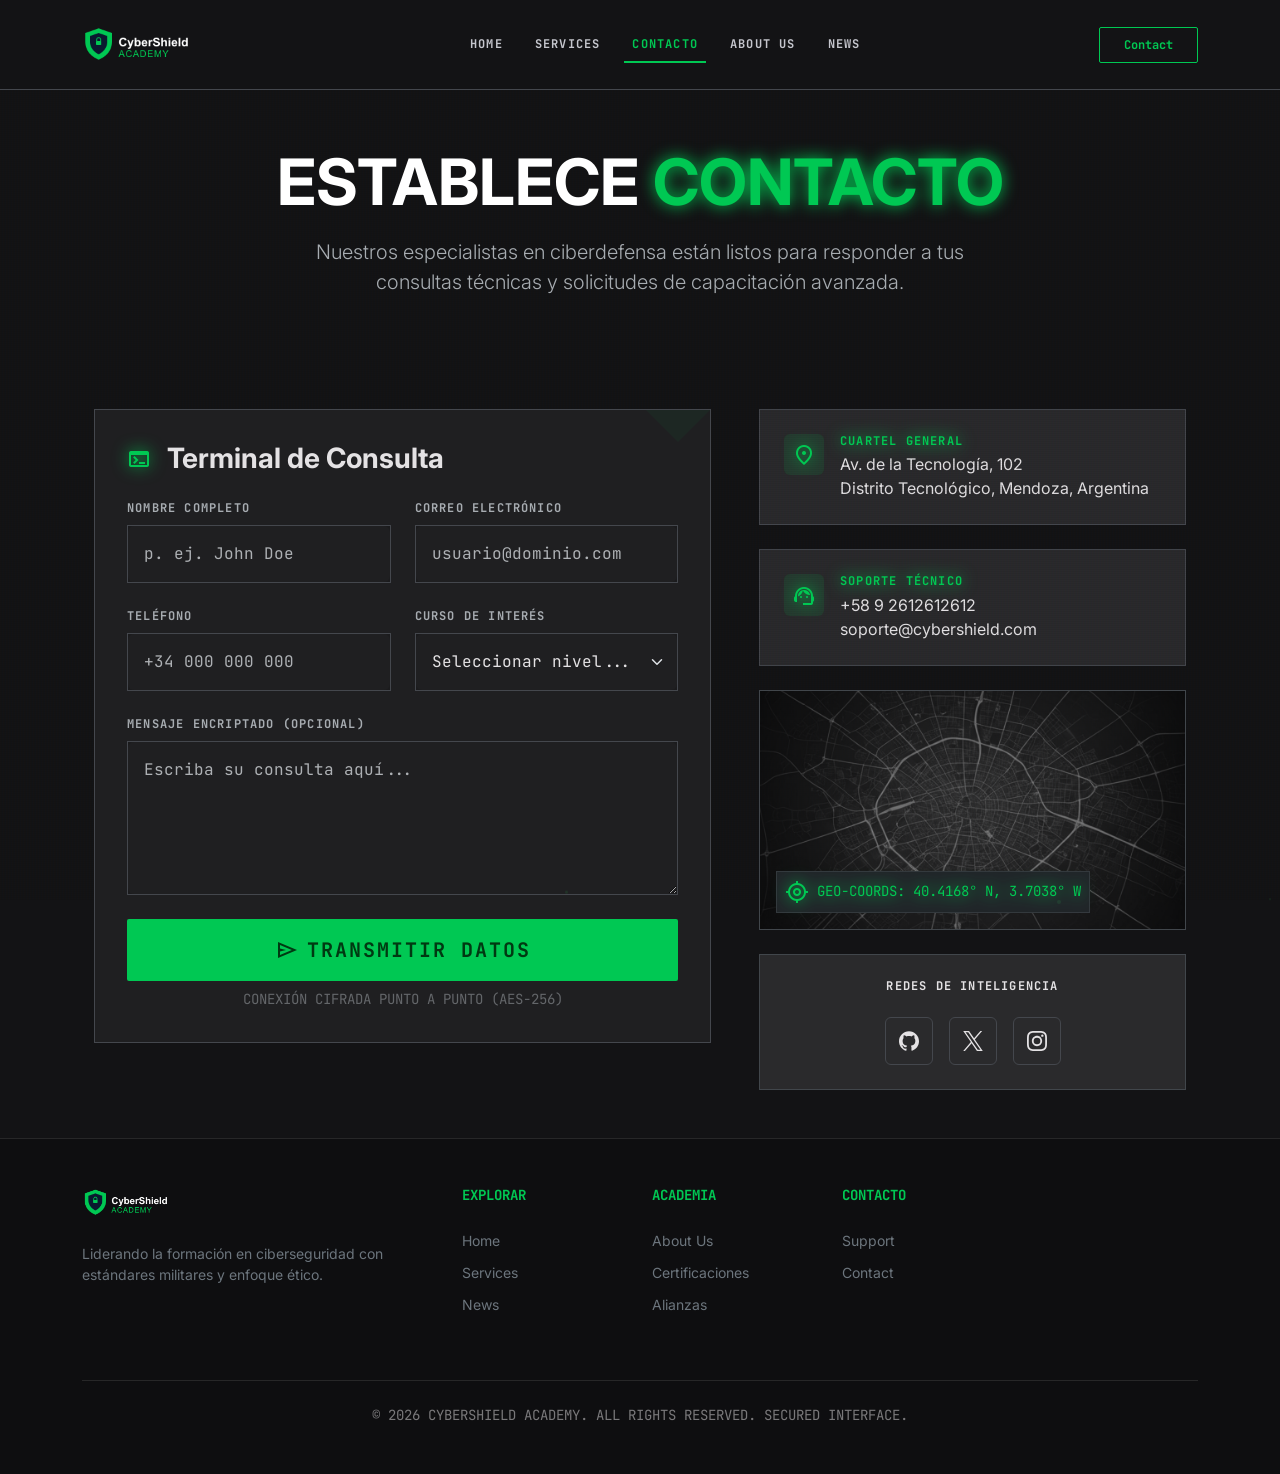
==== commit cea381d7: "correccion de rutas" ====
--- a/templates/contacto.html
+++ b/templates/contacto.html
@@ -239,10 +239,10 @@
         </div>
     </footer>
     <!-- Bootstrap 5 JS Bundle -->
-    <script src="../js/bootstrap.bundle.min.js"></script>
+    <script src="../js/bootstrap.bundle.js"></script>
     <!-- Custom JS -->
     <script src="../js/contacto.js"></script>
-    <script src="..js/scripts.js"></script>
+    <script src="../js/scripts.js"></script>
 
 </body>
 </html>
